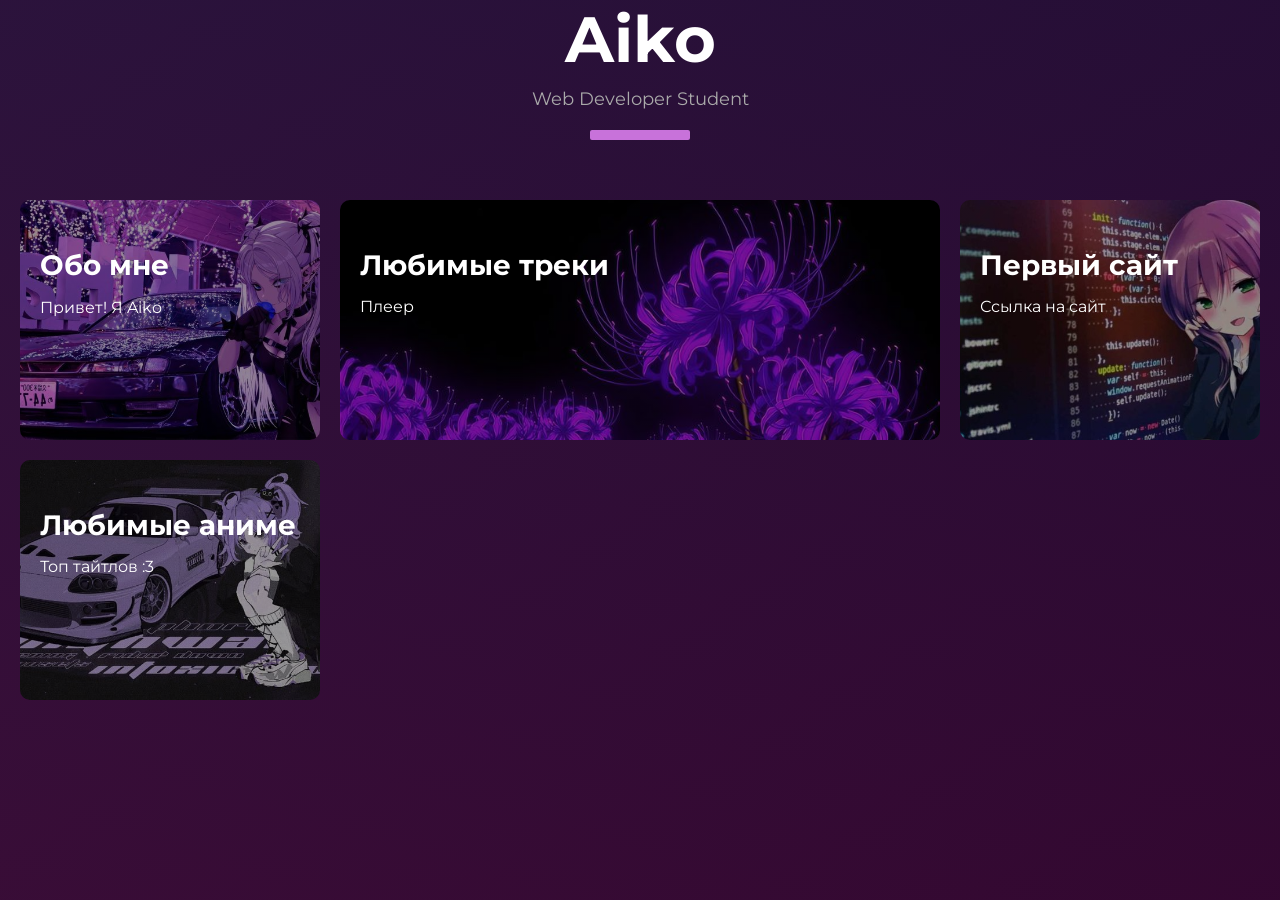
==== index.html @ 0e3dd6b5 "Rename a.html to index.html" ====
<!DOCTYPE html>
<html lang="en">
<head>
    <meta charset="UTF-8">
    <meta name="viewport" content="width=device-width, initial-scale=1.0">
    <title>bento-site</title>
    <link rel="stylesheet" href="a.css">
    <link rel="icon" type="image/png" href="favicon.png">
    <link rel="preconnect" href="https://fonts.googleapis.com">
    <link href="https://fonts.googleapis.com/css2?family=Montserrat:wght@400;700&display=swap" rel="stylesheet">
</head>

<body>
    <header class="site-header">
        <h1 class="header-title">Aiko</h1>
        <p class="header-subtitle">Web Developer Student</p>
        <div class="header-line"></div>
    </header>


    <div class="bento-grid">
    <div class="card card1" data-bg="frieren.jpg">
    <h3>Обо мне</h3>
    <p class="card-short">Привет! Я Aiko</p>
    
    <div class="card-full">
        <p>Привет, я студент 3 курса колледжа, я разрабатываю свои первые сайты и этот сайт один из них</p>
        <p>Помимо этого, я увлекаюсь:</p>
        <ul>
            <li>Видеоиграми 🎮</li>
            <li>Музыкой 🎧</li>
            <li>Просмотром аниме</li>
        </ul>
        <p>Подробнее расскажу в других карточках!</p>
    </div>
    </div>
    
   <div class="card card2" data-bg="ice.jpg">
    <h3>Любимые треки</h3>
    <div class="card-short">Плеер</div>
    <div class="card-full">
                <div class="player">
                    <!-- Невидимый аудио-элемент -->
                    <audio id="audioPlayer"></audio>
                    
                    <!-- Информация о текущем треке -->
                    <div class="player-info">
                        <h4 id="trackTitle">Название трека</h4>
                        <p id="trackArtist">Исполнитель</p>
                    </div>
                    
                    <!-- Кнопки управления -->
                    <div class="player-controls">
                        <button class="control-btn" id="prevBtn">⏮</button>
                        <button class="control-btn" id="playBtn">▶</button>
                        <button class="control-btn" id="nextBtn">⏭</button>
                    </div>
                    
                    <!-- Прогресс-бар -->
                    <div class="progress-container">
                        <div class="progress-bar" id="progressBar"></div>
                    </div>
                </div>
            </div>
    
    </div>
     <div class="card card3" data-bg="prgm.jpg">
        <h3>Первый сайт</h3>
        <div class="card-short">Ссылка на сайт</div>
        <div class="card-full">
        <h4>Предисловие</h4>
        <p>Перед созданием этого сайта я создавал другой, более простой, но это был важный этап в изучении веб-разработки для меня! Не судите строго 😅</p>
        <a href="https://yokkichan002-oss.github.io/my-first-site/" target="_blank" rel="noopener noreferrer" class="btn">Посмотреть мой первый сайт</a>
    </div>
    
    </div>
       <div class="card card4" data-bg="purple.jpg">
        <h3>Любимые аниме</h3>
        <div class="card-short">Топ тайтлов :3</div>
        <div class="card-full">
            <p>Топ 3 моих любимых аниме, которые советую посмотреть:</p>
            <ul class="anime-list">
                <li>
                    <a href="https://shikimori.io/animes/z11757-sword-art-online" target="_blank" rel="noopener noreferrer">Мастера меча онлайн(САО)</a> 
                    <span>— Одно из первых просмотренных мной аниме</span>
                </li>
                <li>
                    <a href="https://shikimori.io/animes/33352-violet-evergarden" target="_blank" rel="noopener noreferrer">Вайолет Эвергарден</a> 
                    <span>— Очень душевное аниме </span>
                </li>
                <li>
                    <a href="https://shikimori.io/animes/52991-sousou-no-frieren" target="_blank" rel="noopener noreferrer">Провожающая в последний путь Фрирен</a> 
                    <span>— Атмосферное аниме чтобы отдохнуть </span>
                </li>
            </ul>
        </div>
    </div>

<div class="modal" id="modal">
    <div class="modal-content">
        <span class="close-btn">&times;</span>
        <div id="modal-text"></div>
    </div>
</div>
<script src="script.js"></script>
</body>
</html>
---- a.css ----
.bento-grid {
    display: grid;
    grid-template-columns: 1fr 2fr 1fr;
    gap: 20px;
    padding: 20px 20px 40px;

}
.card {
    padding: 20px;
    min-height: 200px;
    background-color: rgb(207, 169, 169);
    border-radius: 10px;
    transition: transform 0.3s ease, opacity 0.3s ease;
    opacity: 0;
    transform: translateY(30px);

}
.card.visible{
    opacity: 1;
    transform: translateY(0);
}
.card1 {
    background-image: 
        linear-gradient(rgba(0, 0, 0, 0.4), rgba(0, 0, 0, 0.4)), 
        url('frieren.jpg');
    background-size: cover;
    background-position: center;
}
.card2 {
    background-image: 
        linear-gradient(rgba(0, 0, 0, 0.4), rgba(0, 0, 0, 0.4)), 
        url('ice.jpg');
    background-size: cover;
    background-position: center;
    
}
.card3 {
    background-image: 
        linear-gradient(rgba(0, 0, 0, 0.4), rgba(0, 0, 0, 0.4)), 
        url('prgm.jpg');
    background-size: cover;
    background-position: center;
}
.card4 {
    background-image: 
        linear-gradient(rgba(0, 0, 0, 0.4), rgba(0, 0, 0, 0.4)), 
        url('purple.jpg');
    background-size: cover;
    background-position: center;
}
.card:hover{
    transform: scale(1.01);
    box-shadow: 0 0 20px rgba(255, 255, 255, 0.6);
}


.card-text {
    color: #ffffff;
    font-size: 15px;
    line-height: 1.5;
}
h3{
    color: #ffffff;
    font-size: 28px;
    font-weight: 700;
    margin-bottom: 15px;
}
body {
    font-family: 'Montserrat', sans-serif;
    background: 
        linear-gradient(rgba(35, 8, 48, 0.9), rgba(54, 5, 47, 0.9)),
        linear-gradient(135deg, #7777aa 0%, #16213e 100%);
    margin: 0;
    min-height: 100vh;
}
.card-full {
    display: none;
}

.modal {
    position: fixed;
    top: 0; left: 0; width: 100%; height: 100%;
    background-color: rgba(0, 0, 0, 0.7);
    z-index: 1000;
    justify-content: center; align-items: center;
    display: none;
}
.modal-content {
    padding: 30px;
    border-radius: 15px;
    max-width: 600px;
    width: 90%;
    position: relative;
    background-size: cover;
    background-position: center;

    background-color: #1a1a1a;
    color: #ffffff;
    border: 1px solid #333;
    box-shadow: 0 20px 60px rgba(0, 0, 0, 0.8);
}
.close-btn {
    position: absolute;
    top: 10px; right: 15px;
    font-size: 30px;
    cursor: pointer;
    color: #333;
}
.close-btn:hover {
    color:red;
}
.modal.active {
    display: flex;
}
a {
    display:block
}
.anime-list {
    list-style: none;
    padding: 0;       
    margin: 0;
}
.anime-list li span {
    color: #afaaaa;       /* Светло-серый цвет */
    font-size: 0.9em;     /* Чуть меньше основного текста */
    font-style: italic;   /* Курсив для красоты (по желанию) */
}
.modal-content a {
    color: #faf8f8;          /* Белый цвет текста */
    text-decoration: none;   /* Убираем подчеркивание */
    font-weight: 600;        /* Делаем название аниме чуть жирнее */
    transition: color 0.3s ease; /* Плавное изменение цвета */
}

/* Эффект при наведении на ссылку */
.modal-content a:hover {
    color: #ffb7b2; /* Например, нежно-розовый (можешь поменять на свой любимый цвет) */
    text-decoration: underline; /* Или можно сделать underline, или вообще без него */
}
.btn {
    display: inline-block;
    background-color: #b975f1; /* Цвет кнопки (тот же розовый для примера) */
    color: #1a1a1a !important; /* Цвет текста внутри кнопки (темный, чтобы читался) */
    padding: 10px 20px;
    border-radius: 8px;
    text-decoration: none;
    font-weight: 700;
    margin-top: 15px;
    transition: transform 0.2s ease, background-color 0.2s ease;
}

.btn:hover {
    background-color: #f7b5ee; /* Чуть темнее при наведении */
    transform: scale(1.05);    /* Легкое увеличение */
}
.site-header {
    text-align: center;
    padding: 0 20px 40px;
}

.header-title {
    font-size: 64px;
    font-weight: 700;
    margin: 0;
    color: #ffffff;
}

.header-subtitle {
    font-size: 18px;
    color: #aaaaaa;
    margin: 10px 0 20px;
}

.header-line {
    width: 100px;
    height: 10px;
    background-color: #c872da; /* Розовый, как у тебя в кнопках */
    margin: 0 auto;
    border-radius: 2px;
}
#particles {
    position: fixed;
    top: 0;
    left: 0;
    width: 100%;
    height: 100%;
    z-index: -1; /* Лежит под всем */
    pointer-events: none; /* Клики проходят сквозь него */
}
/* Стили для музыкального плеера */
.player {
    background: rgba(0, 0, 0, 0.3);
    padding: 20px;
    border-radius: 10px;
    text-align: center;
}

.player-info {
    margin-bottom: 20px;
}

.player-info h4 {
    color: #ffffff;
    font-size: 20px;
    margin: 0 0 5px 0;
}

.player-info p {
    color: #aaaaaa;
    font-size: 14px;
    margin: 0;
}

.player-controls {
    display: flex;
    justify-content: center;
    gap: 15px;
    margin-bottom: 15px;
}

.control-btn {
    background: rgba(255, 255, 255, 0.1);
    border: none;
    border-radius: 50%;
    width: 50px;
    height: 50px;
    font-size: 20px;
    cursor: pointer;
    transition: all 0.3s ease;
    color: #ffffff;
}

.control-btn:hover {
    background: rgba(255, 255, 255, 0.2);
    transform: scale(1.1);
}

.progress-container {
    width: 100%;
    height: 5px;
    background: rgba(255, 255, 255, 0.2);
    border-radius: 3px;
    overflow: hidden;
}

.progress-bar {
    width: 0%;
    height: 100%;
    background: #ffb7b2;
    transition: width 0.1s linear;
}
.card-short {
    color: #ffff
}
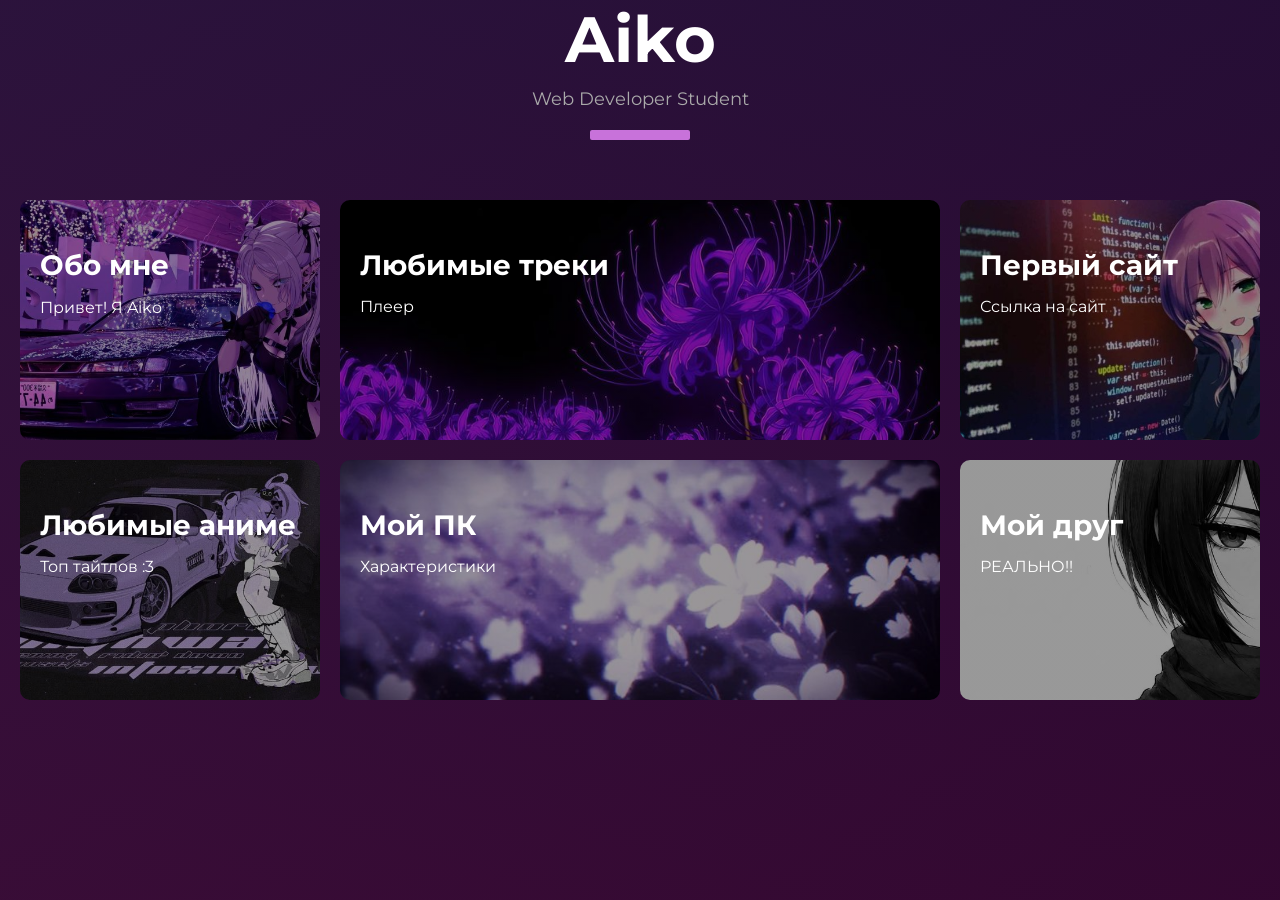
==== commit bc18b7bb: "Rename a.html to index.html" ====
--- a/index.html
+++ b/index.html
@@ -26,10 +26,10 @@
     <div class="card-full">
         <p>Привет, я студент 3 курса колледжа, я разрабатываю свои первые сайты и этот сайт один из них</p>
         <p>Помимо этого, я увлекаюсь:</p>
-        <ul>
-            <li>Видеоиграми 🎮</li>
-            <li>Музыкой 🎧</li>
-            <li>Просмотром аниме</li>
+        <ul class="list">
+            <li><span class="spec-value1">Видеоиграми 🎮</span></li>
+            <li><span class="spec-value1">Музыкой 🎧</span></li>
+            <li><span class="spec-value1">Просмотром аниме</span></li>
         </ul>
         <p>Подробнее расскажу в других карточках!</p>
     </div>
@@ -95,6 +95,26 @@
             </ul>
         </div>
     </div>
+    <div class="card card5" data-bg="fds.jpg">
+        <h3>Мой ПК</h3>
+        <div class="card-short">Характеристики</div>
+        <div class="card-full">
+            <p>Сборка, на которой я работаю и играю:</p>
+            <ul class="pc-specs">
+                <li><span class="spec-label">Процессор:</span> <span class="spec-value">AMD Ryzen 5 8400F</span></li>
+                <li><span class="spec-label">Видеокарта:</span> <span class="spec-value">RTX 3060 ti 8GB</span></li>
+                <li><span class="spec-label">Оперативная память:</span> <span class="spec-value">16GB DDR5</span></li>
+                <li><span class="spec-label">Накопитель:</span> <span class="spec-value">512GB SSD</span></li>
+                <li><span class="spec-label">Монитор:</span> <span class="spec-value">24" 180Hz</span></li>
+            </ul>
+            <p>Хватает для учёбы, кодинга и большинства игр</p>
+        </div>
+     </div>   
+     <div class="card card6" data-bg="mikasa.jpg">
+        <h3>Мой друг</h3>
+        <div class="card-short">РЕАЛЬНО!!</div>
+        <div class="card-full">Gefest237 это мой друг, общаюсь c ним 3 года и играем вместе в игру VALORANT, как же он много ноет, но он анимедевочка, ему можно, люблю его <3 </div>
+     </div>
 
 <div class="modal" id="modal">
     <div class="modal-content">
--- a/a.css
+++ b/a.css
@@ -47,6 +47,21 @@
         url('purple.jpg');
     background-size: cover;
     background-position: center;
+    
+}
+.card6 {
+    background-image: 
+        linear-gradient(rgba(0, 0, 0, 0.4), rgba(0, 0, 0, 0.4)), 
+        url('mikasa.jpg');
+    background-size: cover;
+    background-position: center;
+}
+.card5 {
+    background-image: 
+        linear-gradient(rgba(0, 0, 0, 0.4), rgba(0, 0, 0, 0.4)), 
+        url('fds.jpg');
+    background-size: cover;
+    background-position: center;
 }
 .card:hover{
     transform: scale(1.01);
@@ -98,6 +113,15 @@
     color: #ffffff;
     border: 1px solid #333;
     box-shadow: 0 20px 60px rgba(0, 0, 0, 0.8);
+
+    min-width: 400px;    /* Минимальная ширина */
+    min-height: 300px;   /* Минимальная высота */
+
+    display: flex;
+    flex-direction: column;
+    justify-content: center;
+    align-items: center;
+    text-align: center;
 }
 .close-btn {
     position: absolute;
@@ -251,4 +275,50 @@
 }
 .card-short {
     color: #ffff
+}
+/* Стили для списка характеристик ПК */
+.pc-specs {
+    list-style: none;
+    padding: 0;
+    margin: 15px 0;
+}
+
+.pc-specs li {
+    padding: 8px 0;
+    border-bottom: 1px solid rgba(255, 255, 255, 0.1);
+    display: flex;
+    justify-content: space-between;
+    align-items: center;
+}
+
+.pc-specs li:last-child {
+    border-bottom: none;
+}
+
+.spec-label {
+    color: #aaaaaa;
+    font-size: 14px;
+}
+
+.spec-value {
+    color: #ffffff;
+    font-weight: 600;
+    font-size: 14px;
+}
+.list {
+    list-style: none;
+    padding: 0;
+    margin: 15px 0;
+}
+.list li {
+     padding: 8px 0;
+    border-bottom: 1px solid rgba(255, 255, 255, 0.1);
+    display: flex;
+    justify-content: space-between;
+    align-items: center;
+}
+.spec-value1 {
+      color: #ffffff;
+    font-weight: 600;
+    font-size: 14px;
 }
